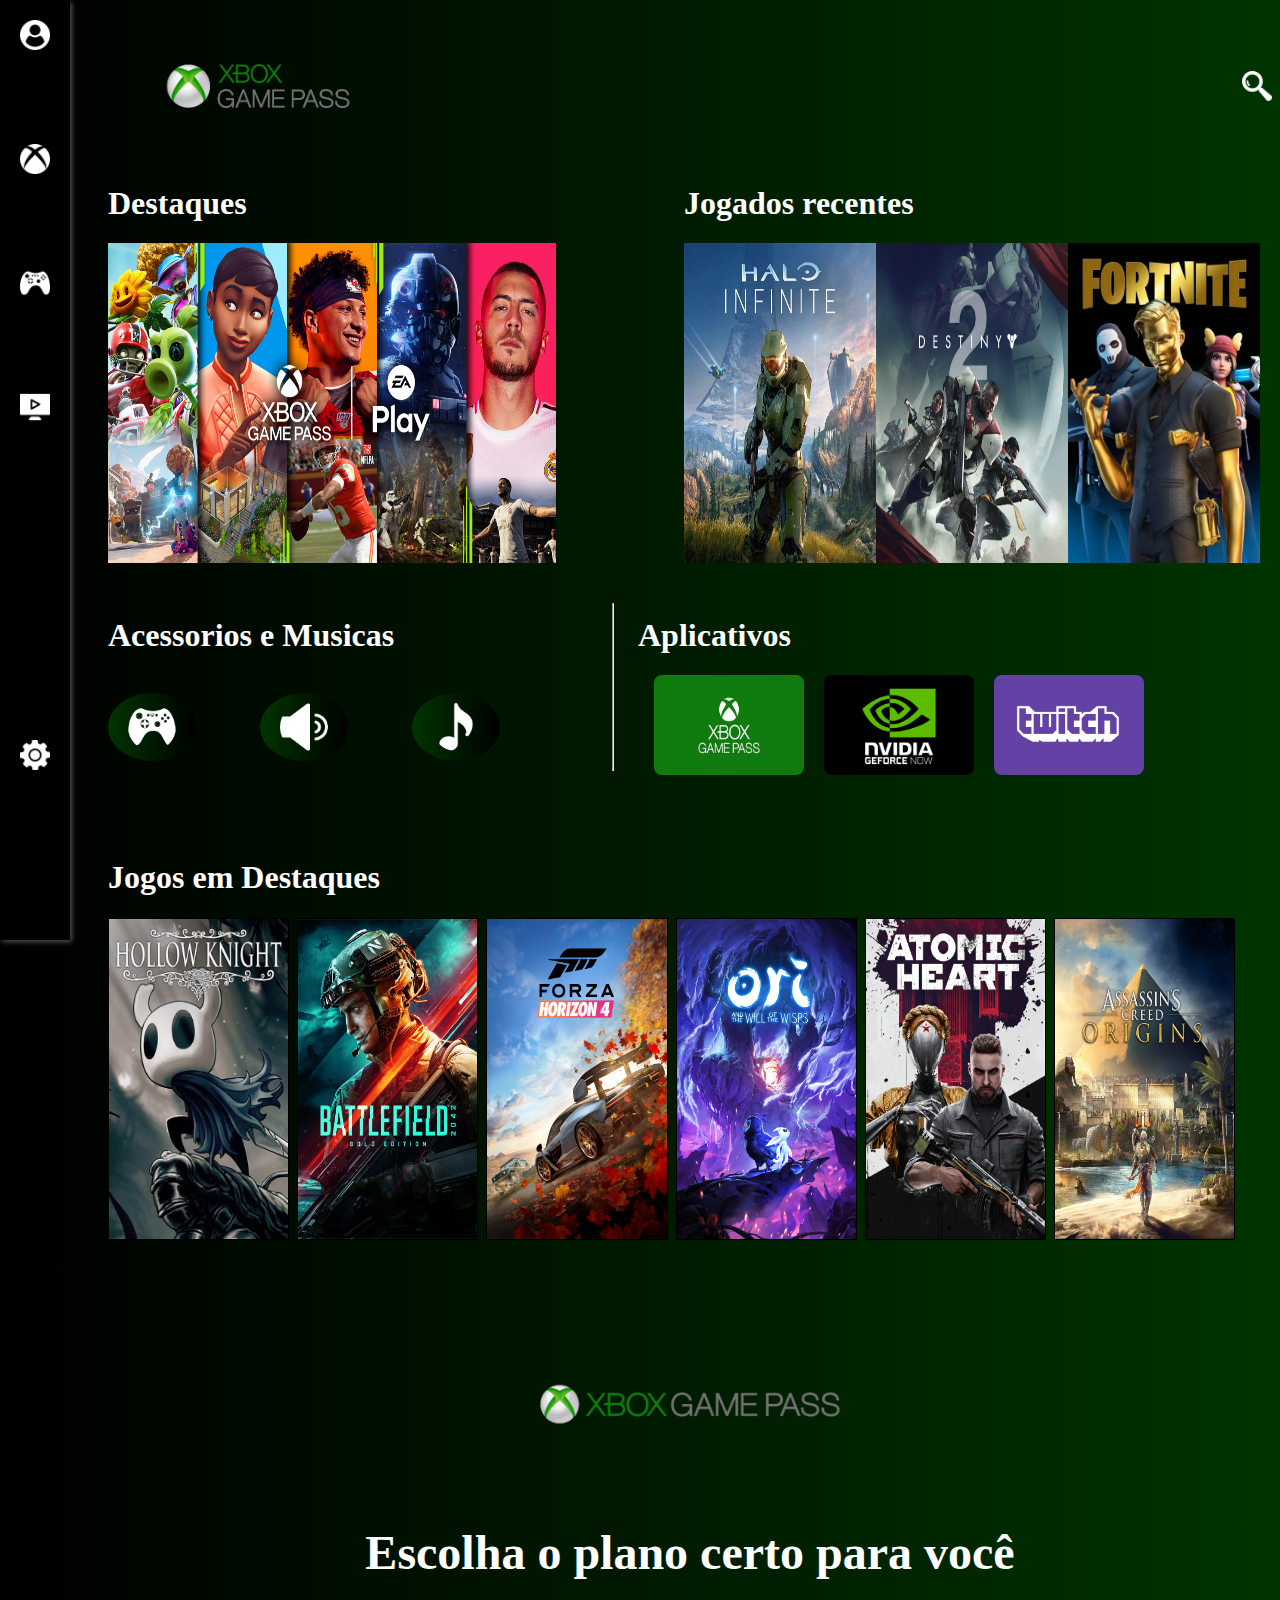
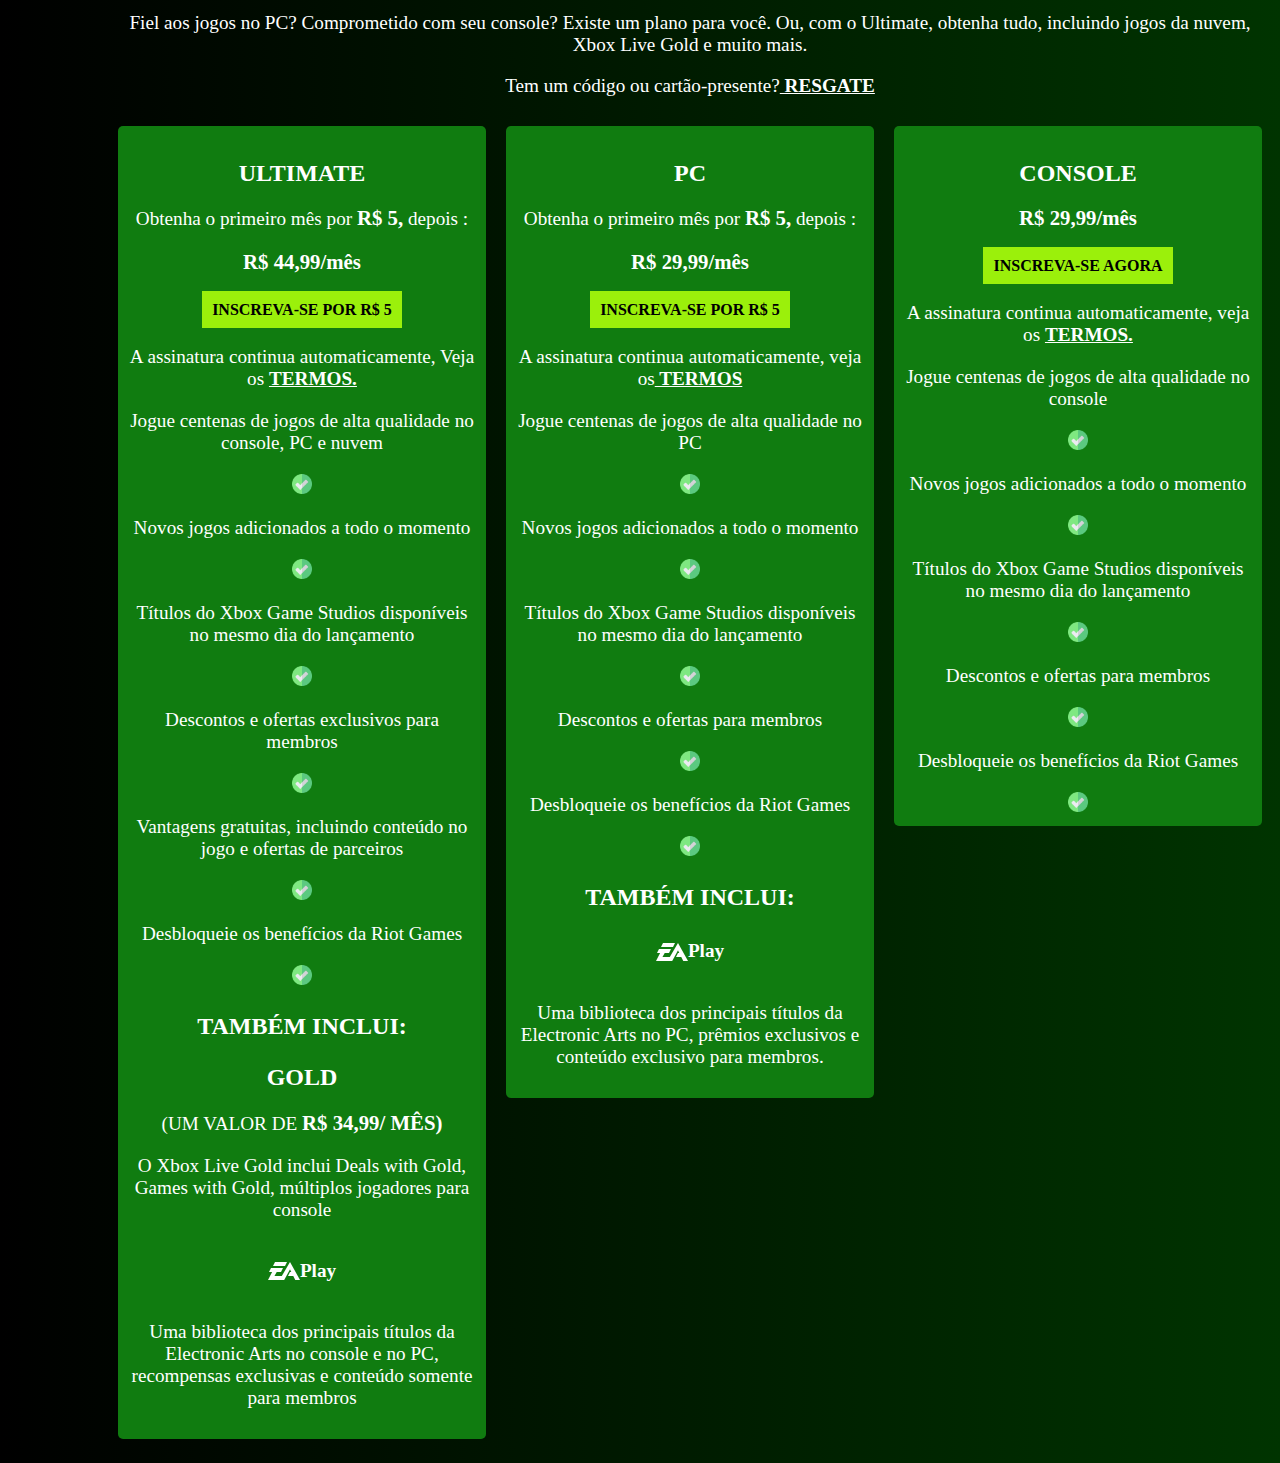
==== index.html @ bf4b1898 "." ====
<!DOCTYPE html>
<html>

<head>
  <title>Xbox GamePass</title>
  <link rel="stylesheet" type="text/css" href="style.css">
  <link rel="stylesheet" href="/jogos/galeria.css">
</head>

<body>
  <nav>
    <ul>
      <div class="menu">
        <li><a href="index.html"><img src="./img/user.png" alt="gamepad" width="30"></a></li>
        <li><a href="#"><img src="./img/logotipo-do-xbox (1).png" alt="gamepad" width="30"></a></li>
        <li><a href="galeria.html"><img src="./img/controle-de-video-game.png" alt="gamepad" width="30"></a></li>
        <li><a href="#"><img src="./img/assistindo-tv.png" alt="gamepad" width="30"></a></li>
        <div class="configuracoes">
          <li><a href="#"><img src="./img/configuracao-da-roda-dentada.png" alt="gamepad" width="30"></a></li>
        </div>

      </div>

    </ul>
  </nav>

  <div class="geral">
    <header>
      <div class="xbox">
        <img src="./img/ola.webp" alt="" width="300">
        <img src="./img/lupa.png" alt="" width="30" height="30">
      </div>
    </header>
    <section>
      <div class="app">
        <div class="content">
          <div class="destaques">
            <h1>Destaques</h1>
            <img src="./img/kfkkf.png" alt="">
          </div>
          <div class="recentes">
            <h1>Jogados recentes</h1>
            <div class="recentes1">
              <img src="./img/halo.jfif" alt="">
              <img src="./img/destiny.jpg" alt="">
              <img src="./img/fortnite.jfif" alt="">
            </div>
          </div>
        </div>
      </div>
    </section>

    <section class="geral2">
      <div class="">


        <div class="acessorios">
          <div class="destaques">
            <h1>Acessorios e Musicas</h1>
            <div class="config-app">
              <img class="img-app" src="./img/controle-de-video-game.png" alt="">
              <img class="img-app" src="./img/alto-falante-de-audio.png" alt="">
              <img class="img-app" src="./img/nota-musical.png" alt="">
            </div>
          </div>
          <hr>
          <div class="destaques">
            <h1>Aplicativos</h1>
            <div class="aplicativos">
              <img class="img-app2" src="./img/pass.jfif" alt="" width="150" height="100">
              <img class="img-app2" src="./img/gforce.webp" alt="" width="150" height="100">
              <img class="img-app2" src="./img/twitch.png" alt="" width="150" height="100">
            </div>
          </div>

        </div>
    </section>

    <section class="section3">
      <h1>Jogos em Destaques</h1>
      <div class="container3">

        <img class="" src="./img/hollow.jfif" alt="">
        <img class="" src="./img/bf.jfif" alt="">
        <img class="" src="./img/forza-horizon-4-cover.jpg" alt="">
        <img class="" src="./img/ori.1e167626-8b7d-47b4-9fe5-d06a43ac6677" alt="">
        <img class="" src="./img/atomic.jfif" alt="">
        <img src="./img/assassin_s_creed_origins.jpg" alt="">

      </div>
    </section>

    <section id="precos">

      <div class="planos">
        <img src="./img/mds.png" alt="" width="300">
        <h1> Escolha o plano certo para você</h1>
        <p> Fiel aos jogos no PC? Comprometido com seu console? Existe um plano para você.
          Ou, com o Ultimate, obtenha tudo, incluindo jogos da nuvem, Xbox Live Gold e muito mais.
        </p>
        <p> Tem um código ou cartão-presente?<a href=""> RESGATE</a></p>
      </div>

      <div class="planos-geral">
        <div class="text-p">
          <ul>
            <li>
              <h3> ULTIMATE</h3>
              <p> Obtenha o primeiro mês por <strong> R$ 5,</strong> depois : </p>
              <p><strong> R$ 44,99/mês</strong></p>

              <a class="inscreva" href=""> INSCREVA-SE POR R$ 5</a>
              <p> A assinatura continua automaticamente, Veja os <a href="">TERMOS.</a> </p>

              <p> Jogue centenas de jogos de alta qualidade no console, PC e nuvem</p>
              <img src="./img/confirmee.png" alt="confirme" width="20">
              <p> Novos jogos adicionados a todo o momento</p>
              <img src="./img/confirmee.png" alt="confirme" width="20">
              <p> Títulos do Xbox Game Studios disponíveis no mesmo dia do lançamento</p>
              <img src="./img/confirmee.png" alt="confirme" width="20">
              <p> Descontos e ofertas exclusivos para membros</p>
              <img src="./img/confirmee.png" alt="confirme" width="20">
              <p> Vantagens gratuitas, incluindo conteúdo no jogo e ofertas de parceiros</p>
              <img src="./img/confirmee.png" alt="confirme" width="20">
              <p> Desbloqueie os benefícios da Riot Games</p>
              <img src="./img/confirmee.png" alt="confirme" width="20">

              <h3> TAMBÉM INCLUI:</h3>
              <h3>GOLD</h3>
              <p> (UM VALOR DE <strong> R$ 34,99/ MÊS)</strong></p>

              <p> O Xbox Live Gold inclui Deals with Gold, Games with Gold, múltiplos jogadores para console</p>
              <div class="ea">
                <img src="./img/EA.png" alt="">
                <p>Play</p>
              </div>
              <p> Uma biblioteca dos principais títulos da Electronic Arts no console e no PC, recompensas exclusivas e conteúdo somente para membros</p>

            </li>
          </ul>
        </div>


        <div>
          <ul>
            <li>
              <h3>PC</h3>
              <p> Obtenha o primeiro mês por <strong>R$ 5,</strong> depois :</p>
              <p> <strong> R$ 29,99/mês</strong></p>

              <a class="inscreva" href=""> INSCREVA-SE POR R$ 5 </a>
              <p> A assinatura continua automaticamente, veja os<a href=""> TERMOS</a></p>

              <p> Jogue centenas de jogos de alta qualidade no PC</p>
              <img src="./img/confirmee.png" alt="confirme" width="20">
              <p>Novos jogos adicionados a todo o momento</p>
              <img src="./img/confirmee.png" alt="confirme" width="20">
              <p>Títulos do Xbox Game Studios disponíveis no mesmo dia do lançamento</p>
              <img src="./img/confirmee.png" alt="confirme" width="20">
              <p>Descontos e ofertas para membros</p>
              <img src="./img/confirmee.png" alt="confirme" width="20">
              <p> Desbloqueie os benefícios da Riot Games</p>
              <img src="./img/confirmee.png" alt="confirme" width="20">

              <h3> TAMBÉM INCLUI:</h3>
              <div class="ea">
                <img src="./img/EA.png" alt="">
                <p>Play</p>
              </div>
              <p> Uma biblioteca dos principais títulos da Electronic Arts no PC, prêmios exclusivos e conteúdo exclusivo para membros.</p>
            </li>
          </ul>
        </div>



        <ul>
          <li>
            <h3> CONSOLE</h3>
            <p><strong> R$ 29,99/mês</strong></p>

            <a class="inscreva" href=""> INSCREVA-SE AGORA</a>
            <p> A assinatura continua automaticamente, veja os <a href=""> TERMOS.</a></p>

            <p>Jogue centenas de jogos de alta qualidade no console</p>
            <img src="./img/confirmee.png" alt="confirme" width="20">
            <p>Novos jogos adicionados a todo o momento</p>
            <img src="./img/confirmee.png" alt="confirme" width="20">
            <p>Títulos do Xbox Game Studios disponíveis no mesmo dia do lançamento</p>
            <img src="./img/confirmee.png" alt="confirme" width="20">
            <p>Descontos e ofertas para membros</p>
            <img src="./img/confirmee.png" alt="confirme" width="20">
            <p> Desbloqueie os benefícios da Riot Games</p>
            <img src="./img/confirmee.png" alt="confirme" width="20">

          </li>
        </ul>
      </div>
    </section>
  </div>
</body>

</html>
---- style.css ----
body {
  color: white;
  background: linear-gradient(to right, #000000, #003400 );
}

a{
  text-decoration: none;
}

.xbox{
max-width: 1200px;
justify-content: space-between;
align-items: center;
display: flex;
}
.xbox img:hover{
  transition: transform 0.2s ease-in-out;
  transform: scale(1.2);
}

nav {
  box-shadow: 2px 2px 5px rgba(255, 255, 255, 0.3); 
  position: fixed;
  top: 0;
  left: 0;
  width: 30px;
  height: 100%;
  background-color: black;
  color: #fff;
  padding: 20px;
}

nav ul {
  list-style: none;
  margin: 0;
  padding: 0;
}

nav li {
  margin-bottom: 10px;
}

nav a {
  display: block;
  color: #fff;
  text-decoration: none;
}

.content {
  grid-template-columns: repeat(2,1fr);
  display: grid;
}
.geral h1 {
  font-size: 2rem;
  font-weight: bolder;
}
.geral {
  margin-left: 100px;
}
@media only screen and (max-width: 600px) {
  .geral h1 {
    font-size: 3vw;
  }
}

.menu {
  gap: 5rem;
  display: grid;
}

.menu img:hover {
  transition: transform 0.2s ease-in-out;
  transform: scale(2.0);
}

.configuracoes {
  margin-top: 14rem;
}

.content img {
  width: 35vw;
  height: 25vw;
}
.content img:hover {
  transition: transform 0.2s ease-in-out;
  transform: scale(1.1);
}

.recentes
{
  display: grid;
}

.recentes1{
  display: flex;
}

.recentes img{
width: 15vw;
}
.geral2 {
  margin-top: 2rem;
  display: grid;
}

.acessorios {
grid-template-columns: 30rem 50px 1fr;
  display: grid;
}

.acessorios img:hover{
  transition: transform 0.2s ease-in-out;
transform: scale(1.3);
}

.destaques{
  display: grid;

}

.app {
  gap: 37%;
  display: flex;
}

.app1{
  gap: 30%;
  display: flex;
}

.config-app{
  column-gap: 4rem;
  display: flex;
}

.img-app {
  width: 3rem;
  height: 3rem;
  border-radius: 50%;
  padding: 10px 20px;
  background: linear-gradient(to right,#003400, #000000 );
}

.img-app2 {
  margin-left: 1rem;
  border-radius: 0.5rem;
}

.container3 img{
width: 14vw;
height: 25vw;
border: solid black 1px;
}


.container3{
  column-gap: 0.5rem;
  display: grid;
  grid-template-columns: repeat(6, 0.1fr);
}

.container3 img:hover{
  transition: transform 0.2s ease-in-out;
  transform: scale(1.2);
}

.section3{
margin-top: 5rem;
}


#precos ul {
padding: 0px;
margin-top: 0px;
}

#precos ul li {
  list-style: none;
	background-color:  #107c10;
	padding: 10px;
	margin: 10px;
	text-align: center;
	border-radius: 5px;
  max-width: 400px;
}

#precos ul li h3 {
	font-size: 1.5em;
	margin-bottom: 10px;
}

#precos ul li p {
	margin-bottom: 20px;
	font-size: 1.2em;
	color:white;
}

#precos{
  color:white;
}

.planos h1{
  font-size: 3rem;
font-weight: bolder;
}

.planos p{
  font-size: 1.2rem;
}

.planos-geral{
  display: flex;
}

.planos{
text-align: center;
align-items: center;
margin-top: 5rem;
}

@media screen and (max-width: 767px) {
  .planos-geral {
    width: 100%;
    display: block;
  }
}

.inscreva{
line-height: 2.0;
  font-weight: bolder;
  color: black;
  padding: 10px;
  background-color: #9bf00b;
}

.ea{
  font-weight: bolder;
  display: flex;
  align-items: center;
  text-align: center;
  justify-content: center;
}

p a{
  text-decoration:underline;
  font-weight: bolder;
  color: white;
}

strong{
  font-size: 1.3rem;
  font-weight: bolder;
}
---- jogos/galeria.css ----
body{
  background: linear-gradient(to right, #000000, #003400 );
}

.gallery {
  display: flex;
  justify-content: center;
  margin: 0 auto;
  flex-wrap:wrap;
}

.image {
  margin: 10px;
  width:200px;
  overflow: hidden;
}

.image img {
  width: 100%;
  height: 100%;
  object-fit: cover;
  transition: transform 0.3s ease-in-out;
}

.image:hover img {
  transform: scale(1.1);
}
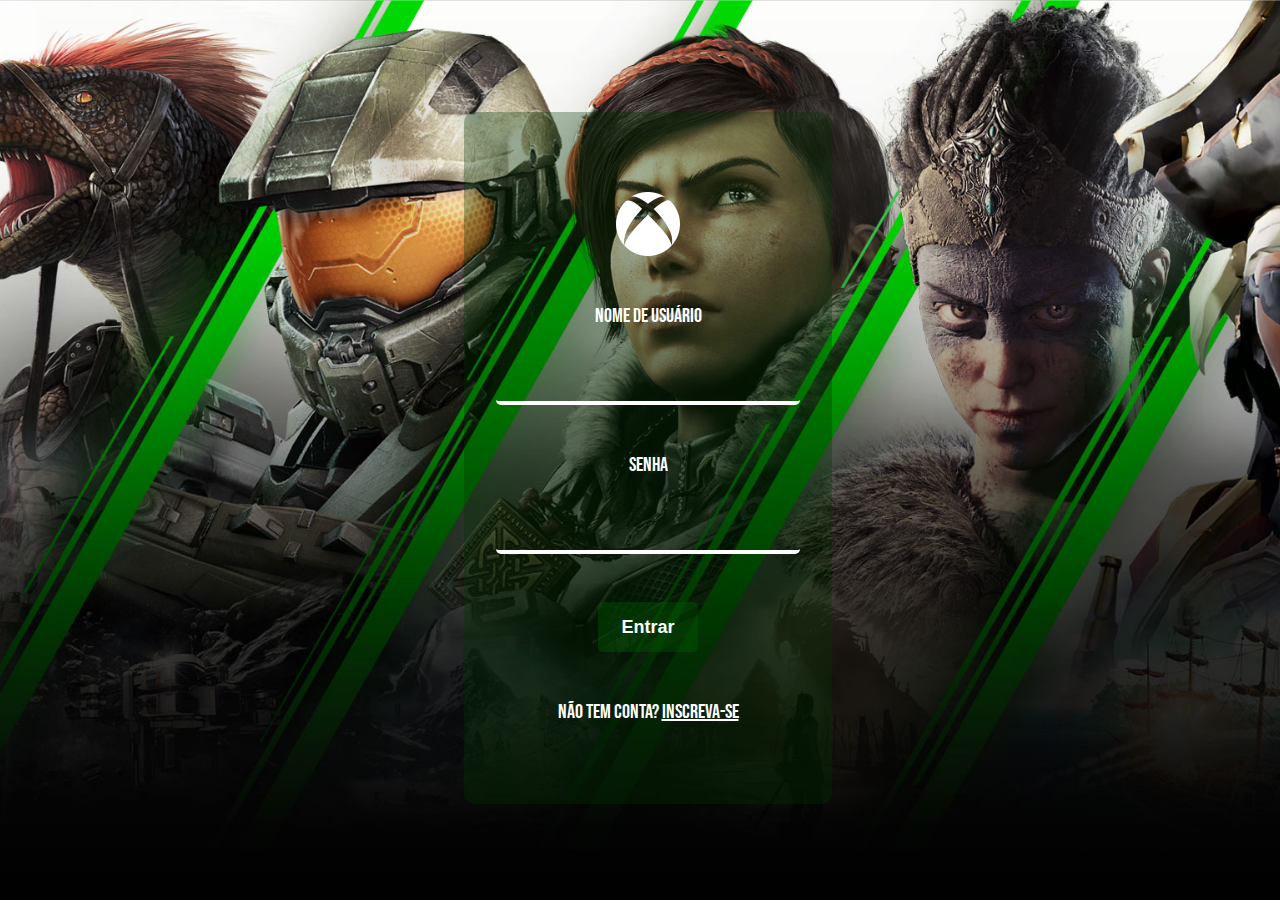
==== commit 38c45fa3: "." ====
--- a/index.html
+++ b/index.html
@@ -1,203 +1,26 @@
 <!DOCTYPE html>
-<html>
+<html lang="en">
 
 <head>
-  <title>Xbox GamePass</title>
-  <link rel="stylesheet" type="text/css" href="style.css">
-  <link rel="stylesheet" href="/jogos/galeria.css">
+  <meta charset="UTF-8">
+  <meta http-equiv="X-UA-Compatible" content="IE=edge">
+  <meta name="viewport" content="width=device-width, initial-scale=1.0">
+  <link rel="stylesheet" href="login.css">
+  <title>Document</title>
 </head>
 
 <body>
-  <nav>
-    <ul>
-      <div class="menu">
-        <li><a href="index.html"><img src="./img/user.png" alt="gamepad" width="30"></a></li>
-        <li><a href="#"><img src="./img/logotipo-do-xbox (1).png" alt="gamepad" width="30"></a></li>
-        <li><a href="galeria.html"><img src="./img/controle-de-video-game.png" alt="gamepad" width="30"></a></li>
-        <li><a href="#"><img src="./img/assistindo-tv.png" alt="gamepad" width="30"></a></li>
-        <div class="configuracoes">
-          <li><a href="#"><img src="./img/configuracao-da-roda-dentada.png" alt="gamepad" width="30"></a></li>
-        </div>
-
-      </div>
-
-    </ul>
-  </nav>
-
-  <div class="geral">
-    <header>
-      <div class="xbox">
-        <img src="./img/ola.webp" alt="" width="300">
-        <img src="./img/lupa.png" alt="" width="30" height="30">
-      </div>
-    </header>
-    <section>
-      <div class="app">
-        <div class="content">
-          <div class="destaques">
-            <h1>Destaques</h1>
-            <img src="./img/kfkkf.png" alt="">
-          </div>
-          <div class="recentes">
-            <h1>Jogados recentes</h1>
-            <div class="recentes1">
-              <img src="./img/halo.jfif" alt="">
-              <img src="./img/destiny.jpg" alt="">
-              <img src="./img/fortnite.jfif" alt="">
-            </div>
-          </div>
-        </div>
-      </div>
-    </section>
-
-    <section class="geral2">
-      <div class="">
-
-
-        <div class="acessorios">
-          <div class="destaques">
-            <h1>Acessorios e Musicas</h1>
-            <div class="config-app">
-              <img class="img-app" src="./img/controle-de-video-game.png" alt="">
-              <img class="img-app" src="./img/alto-falante-de-audio.png" alt="">
-              <img class="img-app" src="./img/nota-musical.png" alt="">
-            </div>
-          </div>
-          <hr>
-          <div class="destaques">
-            <h1>Aplicativos</h1>
-            <div class="aplicativos">
-              <img class="img-app2" src="./img/pass.jfif" alt="" width="150" height="100">
-              <img class="img-app2" src="./img/gforce.webp" alt="" width="150" height="100">
-              <img class="img-app2" src="./img/twitch.png" alt="" width="150" height="100">
-            </div>
-          </div>
-
-        </div>
-    </section>
-
-    <section class="section3">
-      <h1>Jogos em Destaques</h1>
-      <div class="container3">
-
-        <img class="" src="./img/hollow.jfif" alt="">
-        <img class="" src="./img/bf.jfif" alt="">
-        <img class="" src="./img/forza-horizon-4-cover.jpg" alt="">
-        <img class="" src="./img/ori.1e167626-8b7d-47b4-9fe5-d06a43ac6677" alt="">
-        <img class="" src="./img/atomic.jfif" alt="">
-        <img src="./img/assassin_s_creed_origins.jpg" alt="">
-
-      </div>
-    </section>
-
-    <section id="precos">
-
-      <div class="planos">
-        <img src="./img/mds.png" alt="" width="300">
-        <h1> Escolha o plano certo para você</h1>
-        <p> Fiel aos jogos no PC? Comprometido com seu console? Existe um plano para você.
-          Ou, com o Ultimate, obtenha tudo, incluindo jogos da nuvem, Xbox Live Gold e muito mais.
-        </p>
-        <p> Tem um código ou cartão-presente?<a href=""> RESGATE</a></p>
-      </div>
-
-      <div class="planos-geral">
-        <div class="text-p">
-          <ul>
-            <li>
-              <h3> ULTIMATE</h3>
-              <p> Obtenha o primeiro mês por <strong> R$ 5,</strong> depois : </p>
-              <p><strong> R$ 44,99/mês</strong></p>
-
-              <a class="inscreva" href=""> INSCREVA-SE POR R$ 5</a>
-              <p> A assinatura continua automaticamente, Veja os <a href="">TERMOS.</a> </p>
-
-              <p> Jogue centenas de jogos de alta qualidade no console, PC e nuvem</p>
-              <img src="./img/confirmee.png" alt="confirme" width="20">
-              <p> Novos jogos adicionados a todo o momento</p>
-              <img src="./img/confirmee.png" alt="confirme" width="20">
-              <p> Títulos do Xbox Game Studios disponíveis no mesmo dia do lançamento</p>
-              <img src="./img/confirmee.png" alt="confirme" width="20">
-              <p> Descontos e ofertas exclusivos para membros</p>
-              <img src="./img/confirmee.png" alt="confirme" width="20">
-              <p> Vantagens gratuitas, incluindo conteúdo no jogo e ofertas de parceiros</p>
-              <img src="./img/confirmee.png" alt="confirme" width="20">
-              <p> Desbloqueie os benefícios da Riot Games</p>
-              <img src="./img/confirmee.png" alt="confirme" width="20">
-
-              <h3> TAMBÉM INCLUI:</h3>
-              <h3>GOLD</h3>
-              <p> (UM VALOR DE <strong> R$ 34,99/ MÊS)</strong></p>
-
-              <p> O Xbox Live Gold inclui Deals with Gold, Games with Gold, múltiplos jogadores para console</p>
-              <div class="ea">
-                <img src="./img/EA.png" alt="">
-                <p>Play</p>
-              </div>
-              <p> Uma biblioteca dos principais títulos da Electronic Arts no console e no PC, recompensas exclusivas e conteúdo somente para membros</p>
-
-            </li>
-          </ul>
-        </div>
-
-
-        <div>
-          <ul>
-            <li>
-              <h3>PC</h3>
-              <p> Obtenha o primeiro mês por <strong>R$ 5,</strong> depois :</p>
-              <p> <strong> R$ 29,99/mês</strong></p>
-
-              <a class="inscreva" href=""> INSCREVA-SE POR R$ 5 </a>
-              <p> A assinatura continua automaticamente, veja os<a href=""> TERMOS</a></p>
-
-              <p> Jogue centenas de jogos de alta qualidade no PC</p>
-              <img src="./img/confirmee.png" alt="confirme" width="20">
-              <p>Novos jogos adicionados a todo o momento</p>
-              <img src="./img/confirmee.png" alt="confirme" width="20">
-              <p>Títulos do Xbox Game Studios disponíveis no mesmo dia do lançamento</p>
-              <img src="./img/confirmee.png" alt="confirme" width="20">
-              <p>Descontos e ofertas para membros</p>
-              <img src="./img/confirmee.png" alt="confirme" width="20">
-              <p> Desbloqueie os benefícios da Riot Games</p>
-              <img src="./img/confirmee.png" alt="confirme" width="20">
-
-              <h3> TAMBÉM INCLUI:</h3>
-              <div class="ea">
-                <img src="./img/EA.png" alt="">
-                <p>Play</p>
-              </div>
-              <p> Uma biblioteca dos principais títulos da Electronic Arts no PC, prêmios exclusivos e conteúdo exclusivo para membros.</p>
-            </li>
-          </ul>
-        </div>
-
-
-
-        <ul>
-          <li>
-            <h3> CONSOLE</h3>
-            <p><strong> R$ 29,99/mês</strong></p>
-
-            <a class="inscreva" href=""> INSCREVA-SE AGORA</a>
-            <p> A assinatura continua automaticamente, veja os <a href=""> TERMOS.</a></p>
-
-            <p>Jogue centenas de jogos de alta qualidade no console</p>
-            <img src="./img/confirmee.png" alt="confirme" width="20">
-            <p>Novos jogos adicionados a todo o momento</p>
-            <img src="./img/confirmee.png" alt="confirme" width="20">
-            <p>Títulos do Xbox Game Studios disponíveis no mesmo dia do lançamento</p>
-            <img src="./img/confirmee.png" alt="confirme" width="20">
-            <p>Descontos e ofertas para membros</p>
-            <img src="./img/confirmee.png" alt="confirme" width="20">
-            <p> Desbloqueie os benefícios da Riot Games</p>
-            <img src="./img/confirmee.png" alt="confirme" width="20">
-
-          </li>
-        </ul>
-      </div>
-    </section>
-  </div>
+  <form>
+    <div id="login">
+      <img src="./img/logotipo-do-xbox (1).png" alt="logo">
+      <label for="username">Nome de usuário</label>
+      <input type="text" id="username" name="username" class="texto">
+      <label for="password">Senha</label>
+      <input type="password" id="password" name="password" class="texto">
+      <button class="botao"><a href="index.html">Entrar</a></button>
+      <label for="">Não tem conta? <a href="cadastrar.html"><u>Inscreva-se</u></a><label>
+    </div>
+  </form>
 </body>
 
 </html>--- a/login.css
+++ b/login.css
@@ -0,0 +1,65 @@
+@import url("https://fonts.googleapis.com/css2?family=Bebas+Neue&display=swap");
+
+body {
+  background-attachment: fixed;
+  background-position: center;
+  background-size: cover;
+  background-image: url(/img/login.jpg);
+  color: white;
+  width: 100%;
+  height: 100vh;
+  display: flex;
+  align-items: center;
+  justify-content: center;
+}
+
+a {
+  text-decoration: none;
+  color: white;
+}
+
+label {
+  font-family: "Bebas Neue", cursive;
+  font-size: 20px;
+}
+
+#login {
+  border-radius: 10px;
+  background-color: #00340052;
+  padding: 5rem 2rem 5rem 2rem;
+  gap: 3rem;
+  display: flex;
+  flex-direction: column;
+  align-items: center;
+}
+
+.texto {
+  font-size: 20px;
+  width: 300px;
+  color: white;
+  background-color: #00340000;
+  border-radius: 5px;
+  border: none;
+  border-bottom: solid 4px hsl(0, 0%, 100%);
+}
+
+input:focus {
+  box-shadow: 0 0 0 0;
+  outline: 0;
+}
+
+.botao {
+  border: none;
+  color: white;
+  background-color: #00640059;
+  border-radius: 5px;
+  font-size: 18px;
+  font-weight: bolder;
+  width: 100px;
+  height: 50px;
+}
+
+.botao:hover {
+  transition: transform 0.3s ease-in-out;
+  transform: scale(1.2);
+}
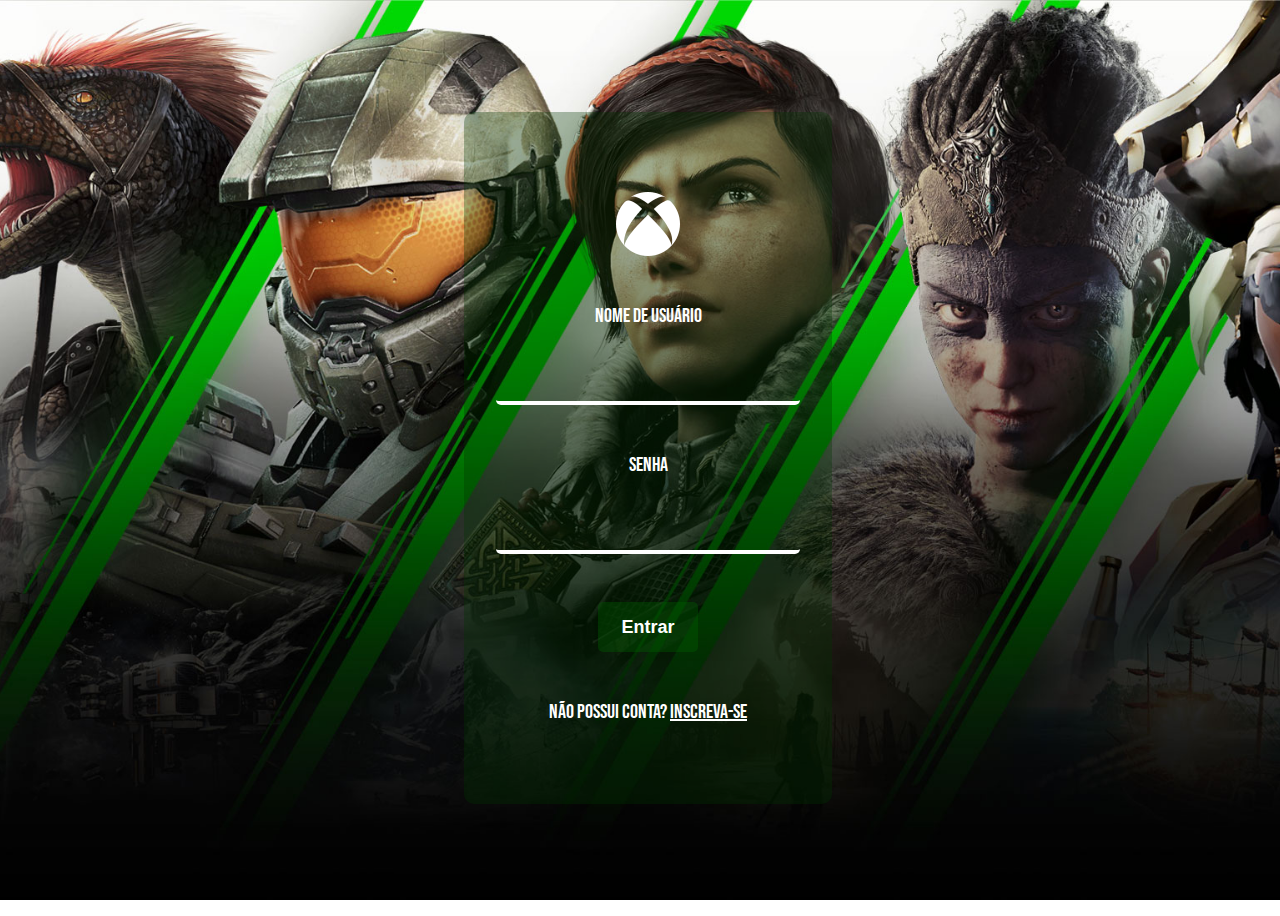
==== commit 6e0d5320: "." ====
--- a/index.html
+++ b/index.html
@@ -6,7 +6,8 @@
   <meta http-equiv="X-UA-Compatible" content="IE=edge">
   <meta name="viewport" content="width=device-width, initial-scale=1.0">
   <link rel="stylesheet" href="login.css">
-  <title>Document</title>
+  <link rel="shortcut icon" href="./img/icone.png" type="image/x-icon">
+  <title>GAMEPASS</title>
 </head>
 
 <body>
@@ -17,8 +18,8 @@
       <input type="text" id="username" name="username" class="texto">
       <label for="password">Senha</label>
       <input type="password" id="password" name="password" class="texto">
-      <button class="botao"><a href="index.html">Entrar</a></button>
-      <label for="">Não tem conta? <a href="cadastrar.html"><u>Inscreva-se</u></a><label>
+      <button class="botao"><a href="login.html">Entrar</a></button>
+      <label for="">Não possui conta? <a href="cadastrar.html"><u>Inscreva-se</u></a><label>
     </div>
   </form>
 </body>
--- a/login.css
+++ b/login.css
@@ -4,7 +4,7 @@
   background-attachment: fixed;
   background-position: center;
   background-size: cover;
-  background-image: url(/img/login.jpg);
+  background-image: url(./img/login.jpg);
   color: white;
   width: 100%;
   height: 100vh;
@@ -31,6 +31,15 @@
   display: flex;
   flex-direction: column;
   align-items: center;
+}
+@media only screen and (max-width: 600px){
+  #login{
+    padding: 3rem 1rem 3rem 1rem;
+    gap: 1.3rem;
+    display: flex;
+    flex-direction: column;
+    align-items: center;
+  }
 }
 
 .texto {
